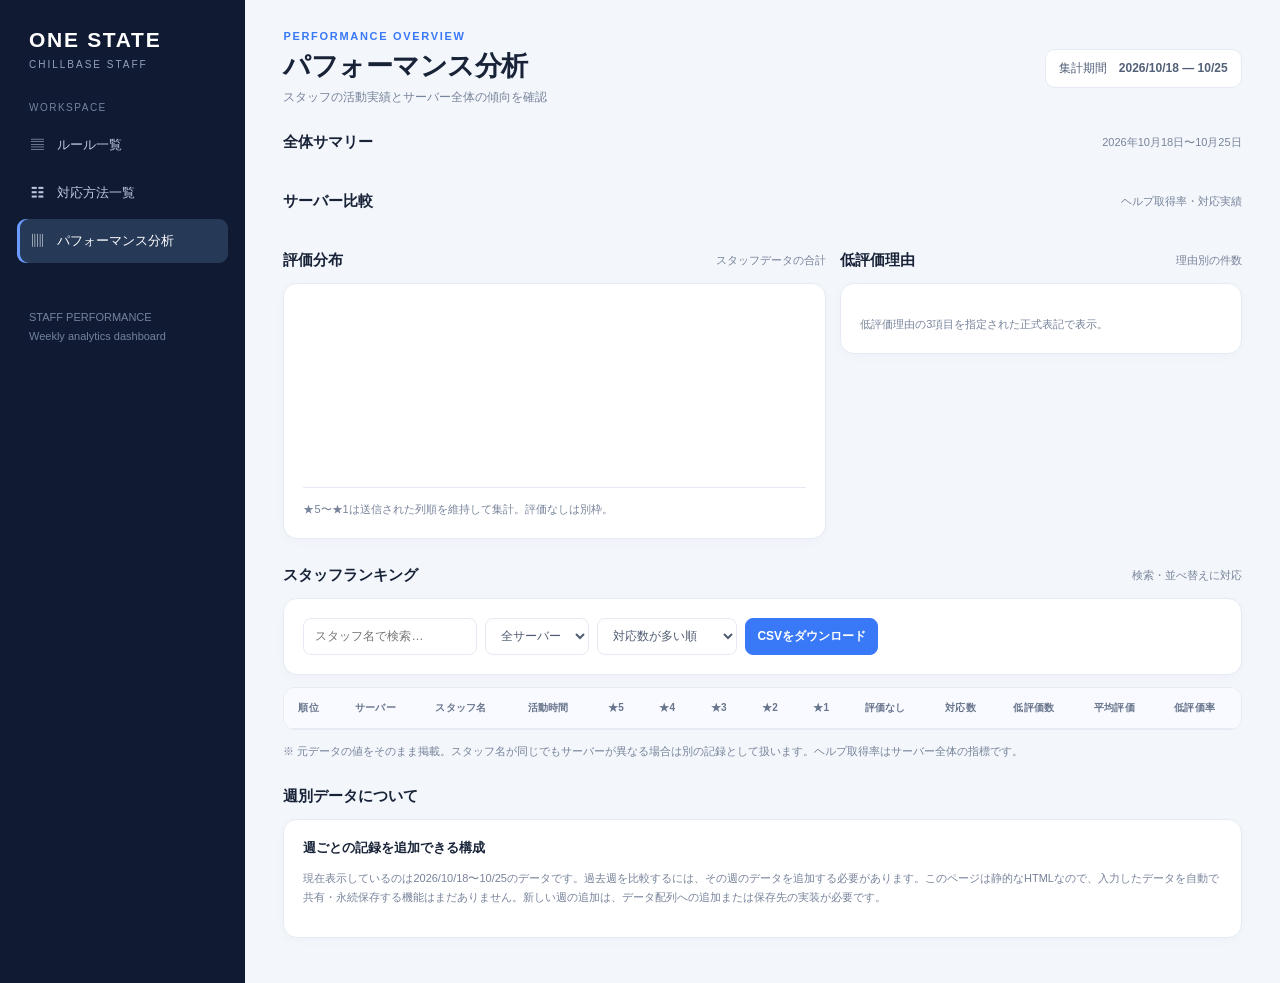
==== analytics.html @ 90811a50 "Update analytics.html" ====
<!DOCTYPE html>
<html lang="ja">
<head>
<meta charset="UTF-8">
<meta name="viewport" content="width=device-width, initial-scale=1">
<title>ONE STATE | パフォーマンス分析</title>
<style>
:root{--navy:#101b33;--navy2:#192845;--blue:#3978f6;--bg:#f3f6fb;--card:#fff;--text:#182338;--muted:#77839a;--line:#e6ebf3;--green:#17a673;--red:#e35c68;--amber:#e7a33e}
*{box-sizing:border-box}body{margin:0;font-family:Inter,-apple-system,BlinkMacSystemFont,"Segoe UI","Noto Sans JP",sans-serif;background:var(--bg);color:var(--text)}
.app{display:flex;min-height:100vh}.sidebar{width:245px;background:var(--navy);color:#fff;padding:28px 17px;flex-shrink:0}.brand{font-size:21px;font-weight:850;letter-spacing:1.7px;padding:0 12px}.subtitle{font-size:10px;letter-spacing:2px;color:#93a2bd;margin:7px 12px 32px}.navlabel{font-size:10px;letter-spacing:1.5px;color:#74839e;margin:25px 12px 10px}.nav{display:block;width:100%;text-align:left;border:0;background:transparent;color:#bdc8da;padding:13px 14px;border-radius:9px;margin:4px 0;font-size:13px;cursor:pointer}.nav:hover,.nav.active{background:#263957;color:#fff}.nav.active{box-shadow:inset 3px 0 #6c9bff}.sidebar-foot{font-size:11px;color:#73829c;margin:45px 12px 0;line-height:1.7}
.main{flex:1;min-width:0;padding:30px clamp(18px,3vw,42px) 45px}.topline{display:flex;justify-content:space-between;gap:16px;align-items:center;margin-bottom:25px}.eyebrow{font-size:11px;letter-spacing:1.7px;color:var(--blue);font-weight:750}.h1{font-size:27px;letter-spacing:-.5px;margin:6px 0 5px}.lead{font-size:12px;color:var(--muted)}.period{background:#fff;border:1px solid var(--line);border-radius:10px;padding:10px 13px;font-size:12px;color:#526078;white-space:nowrap}
.section-title{font-size:15px;font-weight:800;margin:27px 0 13px;display:flex;justify-content:space-between;align-items:center;gap:12px}.section-title small{font-size:11px;color:var(--muted);font-weight:500}.grid{display:grid;gap:14px}.kpis{grid-template-columns:repeat(4,minmax(0,1fr))}.card{background:var(--card);border:1px solid var(--line);border-radius:14px;padding:19px;box-shadow:0 3px 12px rgba(24,43,78,.025);min-width:0}.kpi-label{font-size:12px;color:var(--muted);display:flex;align-items:center;gap:7px}.dot{width:8px;height:8px;border-radius:50%;background:var(--blue)}.kpi-value{font-size:29px;font-weight:800;letter-spacing:-.8px;margin:13px 0 5px}.kpi-note{font-size:11px;color:var(--muted)}.twocol{grid-template-columns:1.15fr .85fr}.servercards{grid-template-columns:repeat(2,minmax(0,1fr))}.server-name{font-size:13px;font-weight:800}.server-rate{font-size:25px;font-weight:800;margin:12px 0 5px}.bar{height:8px;border-radius:20px;background:#edf1f7;overflow:hidden;margin:13px 0 8px}.bar>span{display:block;height:100%;border-radius:20px;background:var(--blue)}.smallmuted{font-size:11px;color:var(--muted)}.chart{display:flex;align-items:flex-end;gap:12px;height:185px;padding:18px 5px 0;border-bottom:1px solid var(--line)}.barcol{flex:1;min-width:0;display:flex;flex-direction:column;align-items:center;justify-content:flex-end;height:100%;gap:8px}.barvalue{font-size:10px;color:#64718a}.chartbar{width:min(36px,70%);min-height:3px;border-radius:6px 6px 0 0;background:linear-gradient(180deg,#6f9cff,#3978f6)}.barlabel{font-size:10px;color:var(--muted);white-space:nowrap}.tablewrap{overflow:auto;border:1px solid var(--line);border-radius:12px;background:#fff}table{border-collapse:collapse;width:100%;font-size:12px;white-space:nowrap}th{background:#f8faff;color:#68758c;font-size:10px;text-align:left;letter-spacing:.3px;padding:13px 14px;font-weight:750;border-bottom:1px solid var(--line)}td{padding:12px 14px;border-bottom:1px solid #eef1f6}tbody tr:last-child td{border-bottom:0}tbody tr:hover{background:#f8faff}.rank{display:inline-grid;place-items:center;width:23px;height:23px;border-radius:7px;background:#edf3ff;color:#3869d7;font-weight:800}.pill{display:inline-block;border-radius:20px;padding:4px 8px;font-size:10px;font-weight:700;background:#edf8f3;color:#12835c}.pill.warn{background:#fff0f0;color:#c54a58}.pill.mid{background:#fff6e8;color:#a66a13}.toolbar{display:flex;gap:8px;flex-wrap:wrap}.control,button.action{border:1px solid var(--line);background:#fff;border-radius:8px;padding:9px 11px;font-size:12px;color:#4f5c72}button.action{cursor:pointer;font-weight:700}.action.primary{background:var(--blue);color:#fff;border-color:var(--blue)}.reason-list{display:grid;gap:15px}.reason-row{display:grid;grid-template-columns:minmax(150px,1fr) 2fr 38px;gap:12px;align-items:center;font-size:12px}.reason-track{height:9px;background:#edf1f7;border-radius:20px;overflow:hidden}.reason-track span{display:block;height:100%;background:#e46b75;border-radius:20px}.note{font-size:11px;color:var(--muted);line-height:1.7;margin-top:12px}.empty{padding:25px;text-align:center;color:var(--muted)}.hidden{display:none!important}
@media(max-width:1050px){.kpis{grid-template-columns:repeat(2,minmax(0,1fr))}.twocol{grid-template-columns:1fr}.sidebar{width:210px}}
@media(max-width:700px){.app{display:block}.sidebar{width:100%;padding:18px 14px}.brand{font-size:18px}.subtitle{margin-bottom:14px}.sidebar nav{display:flex;gap:5px;overflow:auto}.navlabel,.sidebar-foot{display:none}.nav{white-space:nowrap;width:auto;flex:1;padding:10px 9px;font-size:11px}.main{padding:22px 13px}.topline{align-items:flex-start;flex-direction:column}.h1{font-size:23px}.kpis{gap:9px}.card{padding:14px}.kpi-value{font-size:24px}.servercards{grid-template-columns:1fr 1fr}.reason-row{grid-template-columns:1fr 1fr 30px;gap:7px}.reason-row span:first-child{font-size:10px}}
</style>
</head>
<body>
<div class="app">
<aside class="sidebar">
  <div class="brand">ONE STATE</div>
  <div class="subtitle">CHILLBASE STAFF</div>
  <div class="navlabel">WORKSPACE</div>
  <nav>
    <button class="nav" onclick="location.href='index.html'">▤　ルール一覧</button>
    <button class="nav" onclick="location.href='index.html'">☷　対応方法一覧</button>
    <button class="nav active" onclick="location.href='analytics.html'">▥　パフォーマンス分析</button>
  </nav>
  <div class="sidebar-foot">STAFF PERFORMANCE<br>Weekly analytics dashboard</div>
</aside>
<main class="main">
  <header class="topline">
    <div><div class="eyebrow">PERFORMANCE OVERVIEW</div><h1 class="h1">パフォーマンス分析</h1><div class="lead">スタッフの活動実績とサーバー全体の傾向を確認</div></div>
    <div class="period">集計期間　<strong>2026/10/18 — 10/25</strong></div>
  </header>
  <div class="section-title">全体サマリー <small>2026年10月18日〜10月25日</small></div>
  <section class="grid kpis" id="kpis"></section>
  <div class="section-title">サーバー比較 <small>ヘルプ取得率・対応実績</small></div>
  <section class="grid servercards" id="servers"></section>
  <section class="grid twocol">
    <div>
      <div class="section-title">評価分布 <small>スタッフデータの合計</small></div>
      <div class="card"><div id="ratingChart" class="chart"></div><div class="note">★5〜★1は送信された列順を維持して集計。評価なしは別枠。</div></div>
    </div>
    <div>
      <div class="section-title">低評価理由 <small>理由別の件数</small></div>
      <div class="card"><div id="reasons" class="reason-list"></div><div class="note">低評価理由の3項目を指定された正式表記で表示。</div></div>
    </div>
  </section>
  <div class="section-title">スタッフランキング <small>検索・並べ替えに対応</small></div>
  <div class="card" style="margin-bottom:12px">
    <div class="toolbar">
      <input class="control" id="search" placeholder="スタッフ名で検索…" aria-label="スタッフ名で検索">
      <select class="control" id="serverFilter" aria-label="サーバーで絞り込み"><option value="all">全サーバー</option><option>Lomita JP</option><option>Bell JP</option></select>
      <select class="control" id="sort" aria-label="並べ替え"><option value="count">対応数が多い順</option><option value="rating">平均評価が高い順</option><option value="low">低評価率が低い順</option><option value="hours">活動時間が長い順</option></select>
      <button class="action primary" id="csv">CSVをダウンロード</button>
    </div>
  </div>
  <div class="tablewrap"><table><thead><tr><th>順位</th><th>サーバー</th><th>スタッフ名</th><th>活動時間</th><th>★5</th><th>★4</th><th>★3</th><th>★2</th><th>★1</th><th>評価なし</th><th>対応数</th><th>低評価数</th><th>平均評価</th><th>低評価率</th></tr></thead><tbody id="staffRows"></tbody></table></div>
  <div class="note">※ 元データの値をそのまま掲載。スタッフ名が同じでもサーバーが異なる場合は別の記録として扱います。ヘルプ取得率はサーバー全体の指標です。</div>
  <div class="section-title">週別データについて</div>
  <div class="card">
    <div style="font-weight:750;font-size:13px">週ごとの記録を追加できる構成</div>
    <p class="note">現在表示しているのは2026/10/18〜10/25のデータです。過去週を比較するには、その週のデータを追加する必要があります。このページは静的なHTMLなので、入力したデータを自動で共有・永続保存する機能はまだありません。新しい週の追加は、データ配列への追加または保存先の実装が必要です。</p>
  </div>
</main>
</div>
<script>
const currentWeek = {
  start:"2026-10-18", end:"2026-10-24",
  helpRates:{"Lomita JP":87.63,"Bell JP":76.12},
  staff:[
    {server:"Lomita JP",name:"Tryout Mint",hours:26.6,ratings:[122,1,1,0,15],none:7,reasons:[8,7,1],count:146,low:16,avg:4.55,lowRate:11.00},
    {server:"Lomita JP",name:"Helper Chappy",hours:13.6,ratings:[66,0,0,2,7],none:10,reasons:[5,4,0],count:85,low:9,avg:4.55,lowRate:10.60},
    {server:"Lomita JP",name:"Helper Raku",hours:18.3,ratings:[63,0,0,0,11],none:7,reasons:[1,10,0],count:81,low:11,avg:4.41,lowRate:13.60},
    {server:"Lomita JP",name:"Helper Marybalk",hours:30.5,ratings:[36,0,1,1,10],none:5,reasons:[6,5,1],count:53,low:12,avg:4.06,lowRate:22.60},
    {server:"Lomita JP",name:"Helper Nest",hours:9.5,ratings:[38,0,0,0,4],none:8,reasons:[1,2,1],count:50,low:4,avg:4.62,lowRate:8.00},
    {server:"Lomita JP",name:"Tryout Ganesha",hours:13.2,ratings:[30,0,1,0,5],none:6,reasons:[2,3,1],count:42,low:6,avg:4.39,lowRate:14.30},
    {server:"Lomita JP",name:"Tryout Jinbe",hours:9.2,ratings:[26,0,0,0,3],none:5,reasons:[1,1,1],count:34,low:3,avg:4.59,lowRate:8.80},
    {server:"Lomita JP",name:"Tryout Random",hours:11.3,ratings:[25,1,0,0,2],none:4,reasons:[0,2,0],count:32,low:2,avg:4.68,lowRate:6.30},
    {server:"Lomita JP",name:"Helper Falcon",hours:12.8,ratings:[21,0,1,0,4],none:1,reasons:[1,3,1],count:27,low:5,avg:4.31,lowRate:18.50},
    {server:"Lomita JP",name:"Helper Division",hours:7.4,ratings:[21,0,0,0,3],none:1,reasons:[0,3,0],count:25,low:3,avg:4.50,lowRate:12.00},
    {server:"Lomita JP",name:"Moderator Lem",hours:9.1,ratings:[12,0,0,0,3],none:4,reasons:[1,2,0],count:19,low:3,avg:4.20,lowRate:15.80},
    {server:"Lomita JP",name:"Moderator Milk",hours:4.0,ratings:[6,0,0,0,1],none:2,reasons:[0,0,0],count:9,low:1,avg:4.43,lowRate:11.10},
    {server:"Lomita JP",name:"Responsible Ram",hours:2.2,ratings:[7,0,0,0,1],none:0,reasons:[1,0,1],count:8,low:1,avg:4.50,lowRate:12.50},
    {server:"Lomita JP",name:"Moderator Knight",hours:15.4,ratings:[5,0,0,0,1],none:0,reasons:[0,1,0],count:6,low:1,avg:4.33,lowRate:16.70},
    {server:"Lomita JP",name:"Moderator Neko",hours:11.3,ratings:[2,0,0,1,2],none:2,reasons:[1,1,0],count:6,low:2,avg:3.00,lowRate:33.30},
    {server:"Lomita JP",name:"Moderator Skully",hours:6.9,ratings:[2,0,0,0,0],none:0,reasons:[0,0,0],count:2,low:0,avg:5.00,lowRate:0.00},
    {server:"Lomita JP",name:"Responsible Nem",hours:3.6,ratings:[1,0,0,0,0],none:0,reasons:[0,0,0],count:1,low:0,avg:5.00,lowRate:0.00},
    {server:"Bell JP",name:"Helper Mutuu",hours:37.0,ratings:[32,0,1,0,3],none:4,reasons:[2,2,0],count:40,low:4,avg:4.61,lowRate:10.00},
    {server:"Bell JP",name:"Moderator China",hours:17.2,ratings:[28,0,0,0,0],none:2,reasons:[0,1,0],count:31,low:1,avg:4.93,lowRate:3.20},
    {server:"Bell JP",name:"Helper Koppu",hours:13.1,ratings:[19,0,0,0,1],none:0,reasons:[0,0,0],count:20,low:1,avg:4.80,lowRate:5.00},
    {server:"Bell JP",name:"Helper Clean",hours:9.1,ratings:[14,0,0,1,3],none:2,reasons:[1,1,1],count:19,low:3,avg:4.29,lowRate:15.80},
    {server:"Bell JP",name:"Moderator Mike",hours:12.6,ratings:[12,0,1,1,3],none:2,reasons:[3,2,0],count:19,low:5,avg:4.00,lowRate:26.30},
    {server:"Bell JP",name:"Moderator Luxiel",hours:14.4,ratings:[12,0,0,0,1],none:4,reasons:[1,0,0],count:17,low:1,avg:4.69,lowRate:5.90},
    {server:"Bell JP",name:"Administrator Mash",hours:7.6,ratings:[7,0,0,0,4],none:1,reasons:[0,4,0],count:12,low:4,avg:3.55,lowRate:33.30},
    {server:"Bell JP",name:"Tryout Star",hours:4.7,ratings:[8,0,0,0,0],none:1,reasons:[0,0,0],count:9,low:0,avg:5.00,lowRate:0.00},
    {server:"Bell JP",name:"Responsible Ram",hours:5.3,ratings:[1,0,0,0,0],none:0,reasons:[0,0,1],count:1,low:0,avg:5.00,lowRate:0.00}
  ]
};

const previousWeek = {
  start: "2026-10-11",
  end: "2026-10-17",
  helpRates: {"Lomita JP":87.71,"Bell JP":75.56},
  staff: [
    // Lomita JP
    {server:"Lomita JP",name:"Helper Chappy",hours:16.5,ratings:[78,0,0,1,2],none:13,reasons:[2,1,0],count:94,low:3,avg:4.86,lowRate:3.19},
    {server:"Lomita JP",name:"Helper Division",hours:1.4,ratings:[1,0,1,0,0],none:1,reasons:[0,1,0],count:3,low:1,avg:4.00,lowRate:33.33},
    {server:"Lomita JP",name:"Helper Falcon",hours:15.1,ratings:[4,0,0,0,2],none:0,reasons:[1,1,0],count:6,low:2,avg:3.67,lowRate:33.33},
    {server:"Lomita JP",name:"Helper Marybalk",hours:24.2,ratings:[30,0,0,1,11],none:6,reasons:[4,6,2],count:48,low:12,avg:3.88,lowRate:25.00},
    {server:"Lomita JP",name:"Helper Nest",hours:21.7,ratings:[53,0,1,0,3],none:9,reasons:[3,1,0],count:66,low:4,avg:4.75,lowRate:6.06},
    {server:"Lomita JP",name:"Helper Raku",hours:22.6,ratings:[59,0,0,1,6],none:8,reasons:[3,3,1],count:74,low:7,avg:4.59,lowRate:9.46},
    {server:"Lomita JP",name:"Moderator Knight",hours:23.7,ratings:[19,0,0,0,1],none:3,reasons:[1,0,0],count:23,low:1,avg:4.80,lowRate:4.35},
    {server:"Lomita JP",name:"Moderator Lem",hours:9.9,ratings:[6,0,1,0,1],none:1,reasons:[2,0,0],count:9,low:2,avg:4.25,lowRate:22.22},
    {server:"Lomita JP",name:"Moderator Neko",hours:12.2,ratings:[15,0,0,0,2],none:2,reasons:[2,0,0],count:19,low:2,avg:4.53,lowRate:10.53},
    {server:"Lomita JP",name:"Moderator Skully",hours:5.9,ratings:[6,0,1,0,0],none:0,reasons:[1,0,0],count:7,low:1,avg:4.71,lowRate:14.29},
    {server:"Lomita JP",name:"Tryout Ganesha",hours:14.2,ratings:[28,0,0,0,2],none:4,reasons:[0,2,0],count:34,low:2,avg:4.73,lowRate:5.88},
    {server:"Lomita JP",name:"Tryout Jinbe",hours:10.4,ratings:[17,0,1,0,4],none:3,reasons:[2,3,0],count:25,low:5,avg:4.18,lowRate:20.00},
    {server:"Lomita JP",name:"Tryout Mint",hours:42.6,ratings:[165,1,2,1,22],none:15,reasons:[13,11,1],count:206,low:25,avg:4.50,lowRate:12.14},
    {server:"Lomita JP",name:"Tryout Random",hours:14.3,ratings:[20,0,0,1,2],none:2,reasons:[2,1,0],count:25,low:3,avg:4.52,lowRate:12.00},

    // Bell JP
    {server:"Bell JP",name:"Administrator Kuu",hours:1.3,ratings:[3,0,0,0,0],none:1,reasons:[0,0,0],count:4,low:0,avg:5.00,lowRate:0.00},
    {server:"Bell JP",name:"Administrator Mash",hours:27.0,ratings:[32,0,0,0,11],none:3,reasons:[0,11,1],count:47,low:12,avg:3.93,lowRate:25.53},
    {server:"Bell JP",name:"Helper Clean",hours:15.1,ratings:[17,0,1,0,3],none:2,reasons:[1,3,0],count:23,low:4,avg:4.33,lowRate:17.39},
    {server:"Bell JP",name:"Helper Koppu",hours:20.4,ratings:[16,0,0,0,0],none:1,reasons:[0,0,0],count:17,low:0,avg:5.00,lowRate:0.00},
    {server:"Bell JP",name:"Helper Mutuu",hours:37.4,ratings:[33,0,0,0,9],none:6,reasons:[5,1,3],count:48,low:9,avg:4.14,lowRate:18.75},
    {server:"Bell JP",name:"Moderator China",hours:28.1,ratings:[31,0,1,0,4],none:4,reasons:[1,4,0],count:40,low:5,avg:4.50,lowRate:12.50},
    {server:"Bell JP",name:"Moderator Luxiel",hours:24.1,ratings:[22,0,0,0,0],none:3,reasons:[0,0,0],count:25,low:0,avg:5.00,lowRate:0.00},
    {server:"Bell JP",name:"Moderator Mike",hours:16.8,ratings:[16,0,0,0,0],none:3,reasons:[0,0,0],count:19,low:0,avg:5.00,lowRate:0.00},
    {server:"Bell JP",name:"Responsible Ram",hours:18.5,ratings:[10,0,0,0,0],none:1,reasons:[0,0,0],count:11,low:0,avg:5.00,lowRate:0.00},
    {server:"Bell JP",name:"Tryout Jonathan",hours:3.4,ratings:[1,0,0,0,0],none:0,reasons:[0,0,0],count:1,low:0,avg:5.00,lowRate:0.00}
  ]
};


const weeklyData = [previousWeek, currentWeek];

const weekOct04 = {
  start: "2026-10-04",
  end: "2026-10-10",
  helpRates: {
    "Lomita JP": 84.89,
    "Bell JP": 83.17
  },
  staff: [
    {server:"Lomita JP",name:"Helper Chappy",hours:23.4,ratings:[110,0,2,0,14],none:13,reasons:[10,5,1],count:139,low:16,avg:4.52,lowRate:11.51},
    {server:"Lomita JP",name:"Helper Division",hours:9.9,ratings:[19,0,0,0,5],none:7,reasons:[3,2,0],count:31,low:5,avg:4.17,lowRate:16.13},
    {server:"Lomita JP",name:"Helper Falcon",hours:11.1,ratings:[32,0,0,0,8],none:2,reasons:[1,6,1],count:42,low:8,avg:4.20,lowRate:19.05},
    {server:"Lomita JP",name:"Helper Marybalk",hours:23.9,ratings:[39,0,1,0,25],none:3,reasons:[16,9,1],count:68,low:26,avg:3.43,lowRate:38.24},
    {server:"Lomita JP",name:"Helper Nest",hours:17.1,ratings:[57,0,0,0,7],none:8,reasons:[2,4,1],count:72,low:7,avg:4.56,lowRate:9.72},
    {server:"Lomita JP",name:"Helper Raku",hours:21.2,ratings:[57,3,4,1,7],none:10,reasons:[2,8,2],count:82,low:12,avg:4.42,lowRate:14.63},
    {server:"Lomita JP",name:"Moderator Knight",hours:24.1,ratings:[34,0,0,0,3],none:3,reasons:[0,2,1],count:40,low:3,avg:4.68,lowRate:7.50},
    {server:"Lomita JP",name:"Moderator Lem",hours:6.7,ratings:[20,0,0,0,1],none:5,reasons:[0,1,0],count:26,low:1,avg:4.81,lowRate:3.85},
    {server:"Lomita JP",name:"Moderator Mei",hours:15.1,ratings:[10,0,0,0,0],none:3,reasons:[0,0,0],count:13,low:0,avg:5.00,lowRate:0.00},
    {server:"Lomita JP",name:"Moderator Neko",hours:13.7,ratings:[12,0,0,0,2],none:1,reasons:[1,1,0],count:15,low:2,avg:4.43,lowRate:13.33},
    {server:"Lomita JP",name:"Moderator Skully",hours:10.9,ratings:[2,1,0,0,0],none:1,reasons:[0,0,0],count:4,low:0,avg:4.67,lowRate:0.00},
    {server:"Lomita JP",name:"Responsible Nem",hours:15.3,ratings:[6,0,0,0,0],none:0,reasons:[0,0,0],count:6,low:0,avg:5.00,lowRate:0.00},
    {server:"Lomita JP",name:"Responsible Ram",hours:0.5,ratings:[0,0,0,0,0],none:1,reasons:[0,0,0],count:1,low:0,avg:0,lowRate:0.00},
    {server:"Lomita JP",name:"Tryout Ganesha",hours:11.1,ratings:[38,0,0,1,8],none:6,reasons:[6,3,0],count:53,low:9,avg:4.26,lowRate:16.98},
    {server:"Lomita JP",name:"Tryout Jinbe",hours:8.2,ratings:[18,0,0,0,4],none:3,reasons:[1,3,0],count:25,low:4,avg:4.27,lowRate:16.00},
    {server:"Lomita JP",name:"Tryout Mint",hours:12.7,ratings:[42,1,0,0,5],none:3,reasons:[2,2,1],count:51,low:5,avg:4.56,lowRate:9.80},
    {server:"Lomita JP",name:"Tryout Random",hours:8.2,ratings:[8,1,0,0,2],none:1,reasons:[1,0,1],count:12,low:2,avg:4.18,lowRate:16.67},
    {server:"Bell JP",name:"Administrator Kuu",hours:0.1,ratings:[1,0,0,0,0],none:0,reasons:[0,0,0],count:1,low:0,avg:5.00,lowRate:0.00},
    {server:"Bell JP",name:"Administrator Mash",hours:27.6,ratings:[52,0,1,0,42],none:0,reasons:[31,5,7],count:95,low:43,avg:3.21,lowRate:45.26},
    {server:"Bell JP",name:"Helper China",hours:25.6,ratings:[40,0,0,1,6],none:15,reasons:[3,4,0],count:62,low:7,avg:4.43,lowRate:11.29},
    {server:"Bell JP",name:"Helper Clean",hours:15.4,ratings:[34,1,1,0,3],none:1,reasons:[1,1,2],count:40,low:4,avg:4.62,lowRate:10.00},
    {server:"Bell JP",name:"Helper Engine",hours:4.0,ratings:[7,0,0,0,2],none:2,reasons:[1,1,0],count:11,low:2,avg:4.11,lowRate:18.18},
    {server:"Bell JP",name:"Helper Koppu",hours:19.8,ratings:[18,0,0,0,3],none:7,reasons:[0,3,0],count:28,low:3,avg:4.43,lowRate:10.71},
    {server:"Bell JP",name:"Helper Macaron",hours:4.1,ratings:[5,0,0,0,0],none:0,reasons:[0,0,0],count:5,low:0,avg:5.00,lowRate:0.00},
    {server:"Bell JP",name:"Helper Mutuu",hours:17.1,ratings:[12,0,0,0,1],none:1,reasons:[0,1,0],count:14,low:1,avg:4.69,lowRate:7.14},
    {server:"Bell JP",name:"Moderator Luxiel",hours:26.8,ratings:[37,0,0,0,3],none:8,reasons:[2,1,0],count:48,low:3,avg:4.70,lowRate:6.25},
    {server:"Bell JP",name:"Moderator Mike",hours:13.7,ratings:[22,0,0,0,0],none:1,reasons:[0,0,0],count:23,low:0,avg:5.00,lowRate:0.00},
    {server:"Bell JP",name:"Responsible Ram",hours:14.2,ratings:[13,0,1,0,1],none:1,reasons:[0,2,0],count:16,low:2,avg:4.60,lowRate:12.50}
  ]
};

const weeklyData = [weekOct04, previousWeek, currentWeek];


const params = new URLSearchParams(window.location.search);
const selectedMode = params.get("week") || "current";


const params = new URLSearchParams(window.location.search);
const selectedMode = params.get("week") || "current";

const weekOptions = [
  { value: "oct04", label: "10/4〜10", data: weekOct04 },
  { value: "previous", label: "10/11〜10/18", data: previousWeek },
  { value: "current", label: "10/18〜10/25", data: currentWeek }
];

const selectedWeek =
  weekOptions.find(w => w.value === selectedMode)?.data || currentWeek;

const selectedWeeks =
  selectedMode === "all"
    ? weeklyData
    : [selectedWeek];

document.getElementById("kpis").insertAdjacentHTML(
  "beforebegin",
  `<div style="margin-bottom:16px">
    <label for="weekSelect">集計期間：</label>
    <select id="weekSelect">
      <option value="oct04">10/4〜10</option>
      <option value="previous">10/11〜10/18</option>
      <option value="current">10/18〜10/25</option>
      <option value="all">全期間（3週間）</option>
    </select>
  </div>`
);

document.getElementById("weekSelect").value =
  ["oct04", "previous", "current", "all"].includes(selectedMode)
    ? selectedMode
    : "current";

document.getElementById("weekSelect").addEventListener("change", e => {
  const url = new URL(window.location.href);

  if (e.target.value === "current") {
    url.searchParams.delete("week");
  } else {
    url.searchParams.set("week", e.target.value);
  }

  window.location.href = url.href;
});


document.getElementById("weekSelect").value =
  ["current", "previous", "all"].includes(selectedMode)
    ? selectedMode
    : "current";

document.getElementById("weekSelect").addEventListener("change", e => {
  const url = new URL(window.location.href);

  if (e.target.value === "current") {
    url.searchParams.delete("week");
  } else {
    url.searchParams.set("week", e.target.value);
  }

  window.location.href = url.href;
});

const reasonNames = [
  "対応態度が悪かった",
  "問題が解決されなかった",
  "十分な回答が得られなかった"
];

const fmt = (n, d = 0) =>
  Number(n).toLocaleString("ja-JP", {
    minimumFractionDigits: d,
    maximumFractionDigits: d
  });


const all = selectedMode === "all"
  ? (() => {
      const staffMap = new Map();

      selectedWeeks.forEach(week => {
        week.staff.forEach(x => {
          const key = `${x.server}|${x.name}`;

          if (!staffMap.has(key)) {
            staffMap.set(key, {
              ...x,
              weekStart: previousWeek.start,
              weekEnd: currentWeek.end,
              hours: 0,
              ratings: [0, 0, 0, 0, 0],
              none: 0,
              count: 0,
              low: 0,
              reasons: [0, 0, 0]
            });
          }

          const total = staffMap.get(key);

          total.hours += x.hours;
          total.none += x.none;
          total.count += x.count;
          total.low += x.low;

          x.ratings.forEach((v, i) => {
            total.ratings[i] += v;
          });

          x.reasons.forEach((v, i) => {
            total.reasons[i] += v;
          });
        });
      });

      return [...staffMap.values()].map(x => {
        const ratingTotal = x.ratings.reduce(
          (sum, v, i) => sum + v * (5 - i), 0
        );

        return {
          ...x,
          avg: x.count ? ratingTotal / x.count : 0,
          lowRate: x.count ? x.low / x.count * 100 : 0
        };
      });
    })()
  : selectedWeek.staff.map(x => ({
      ...x,
      weekStart: selectedWeek.start,
      weekEnd: selectedWeek.end
    }));


const totalCount=all.reduce((s,x)=>s+x.count,0);
const totalLow=all.reduce((s,x)=>s+x.low,0);
const totalHours=all.reduce((s,x)=>s+x.hours,0);
const ratings=[0,1,2,3,4].map(i=>all.reduce((s,x)=>s+x.ratings[i],0));
const noRating=all.reduce((s,x)=>s+x.none,0);
const avg=all.reduce((s,x)=>s+x.avg*x.count,0)/totalCount;
const kpiData=[
 ["総対応数",fmt(totalCount),"スタッフデータの合計","●"],
 ["平均評価",fmt(avg,2)+" / 5","対応数で加重した参考値","★"],
 ["低評価数",fmt(totalLow),"スタッフ別低評価数の合計","!"],
 ["活動時間",fmt(totalHours,1)+" h","スタッフ活動時間の合計","◷"]
];
document.getElementById("kpis").innerHTML=kpiData.map((k,i)=>`<div class="card"><div class="kpi-label"><span class="dot" style="background:${["#3978f6","#17a673","#e35c68","#e7a33e"][i]}"></span>${k[0]}</div><div class="kpi-value">${k[1]}</div><div class="kpi-note">${k[2]}</div></div>`).join("");
document.getElementById("servers").innerHTML=Object.entries(selectedWeek.helpRates).map(([name,rate])=>{let rows=all.filter(x=>x.server===name),count=rows.reduce((s,x)=>s+x.count,0),low=rows.reduce((s,x)=>s+x.low,0);return `<div class="card"><div class="server-name">${name}</div><div class="smallmuted">ヘルプ取得率</div><div class="server-rate">${fmt(rate,2)}%</div><div class="bar"><span style="width:${rate}%"></span></div><div class="smallmuted">対応数 ${fmt(count)}件　/　低評価 ${fmt(low)}件</div></div>`}).join("");
const ratingLabels=["★5","★4","★3","★2","★1","評価なし"],ratingVals=[...ratings,noRating],maxRating=Math.max(...ratingVals);
document.getElementById("ratingChart").innerHTML=ratingVals.map((v,i)=>`<div class="barcol"><div class="barvalue">${fmt(v)}</div><div class="chartbar" style="height:${Math.max(3,v/maxRating*125)}px;${i===4?"background:linear-gradient(180deg,#f18b92,#e35c68)":i===5?"background:#aab4c5":""}"></div><div class="barlabel">${ratingLabels[i]}</div></div>`).join("");
const reasonTotals=[0,1,2].map(i=>all.reduce((s,x)=>s+(x.reasons[i]||0),0));
const reasonMax=Math.max(1,...reasonTotals);
document.getElementById("reasons").innerHTML=reasonNames.map((n,i)=>`<div class="reason-row"><span>${n}</span><div class="reason-track"><span style="width:${reasonTotals[i]/reasonMax*100}%"></span></div><strong>${fmt(reasonTotals[i])}</strong></div>`).join("");
function renderTable(){
 let list=all.filter(x=>(document.getElementById("serverFilter").value==="all"||x.server===document.getElementById("serverFilter").value)&&x.name.toLowerCase().includes(document.getElementById("search").value.trim().toLowerCase()));
 const sort=document.getElementById("sort").value;
 list.sort((a,b)=>sort==="rating"?b.avg-a.avg:sort==="low"?a.lowRate-b.lowRate:sort==="hours"?b.hours-a.hours:b.count-a.count);
 document.getElementById("staffRows").innerHTML=list.map((x,i)=>`<tr><td><span class="rank">${i+1}</span></td><td>${x.server}</td><td>
  <strong>${x.name}</strong>
  <div class="smallmuted">${selectedMode === "all" ? "全週合計" : `${x.weekStart} ～ ${x.weekEnd}`}</div>
</td><td>${fmt(x.hours,1)} h</td>${x.ratings.map(v=>`<td>${fmt(v)}</td>`).join("")}<td>${fmt(x.none)}</td><td>${fmt(x.count)}</td><td>${fmt(x.low)}</td><td><strong>${fmt(x.avg,2)}</strong></td><td><span class="pill ${x.lowRate>=20?"warn":x.lowRate>=12?"mid":""}">${fmt(x.lowRate,2)}%</span></td></tr>`).join("")||'<tr><td colspan="14" class="empty">該当するスタッフはいません</td></tr>';
}
["search","serverFilter","sort"].forEach(id=>document.getElementById(id).addEventListener(id==="search"?"input":"change",renderTable));
document.getElementById("csv").addEventListener("click",()=>{
 const headers=["集計開始日","集計終了日","サーバー","管理者名","活動時間","5★","4★","3★","2★","1★","評価なし","対応数","低評価数","平均評価","低評価率","対応態度が悪かった","問題が解決されなかった","十分な回答が得られなかった"];
const rows = all.map(x => [
  x.weekStart,
  x.weekEnd,
  x.server,
  x.name,
  x.hours,
  ...x.ratings,
  x.none,
  x.count,
  x.low,
  x.avg,
  x.lowRate,
  ...x.reasons
]);
 const csv=[headers,...rows].map(row=>row.map(v=>`"${String(v??"").replace(/"/g,'""')}"`).join(",")).join("\r\n");
 const blob=new Blob(["\uFEFF"+csv],{type:"text/csv;charset=utf-8;"});
 const a=document.createElement("a");a.href=URL.createObjectURL(blob);a.download =
  `one-state-performance-${selectedMode === "all"
    ? previousWeek.start + "_" + currentWeek.end
    : selectedWeek.start + "_" + selectedWeek.end}.csv`;a.click();URL.revokeObjectURL(a.href);
});
renderTable();
</script>
</body>
</html>
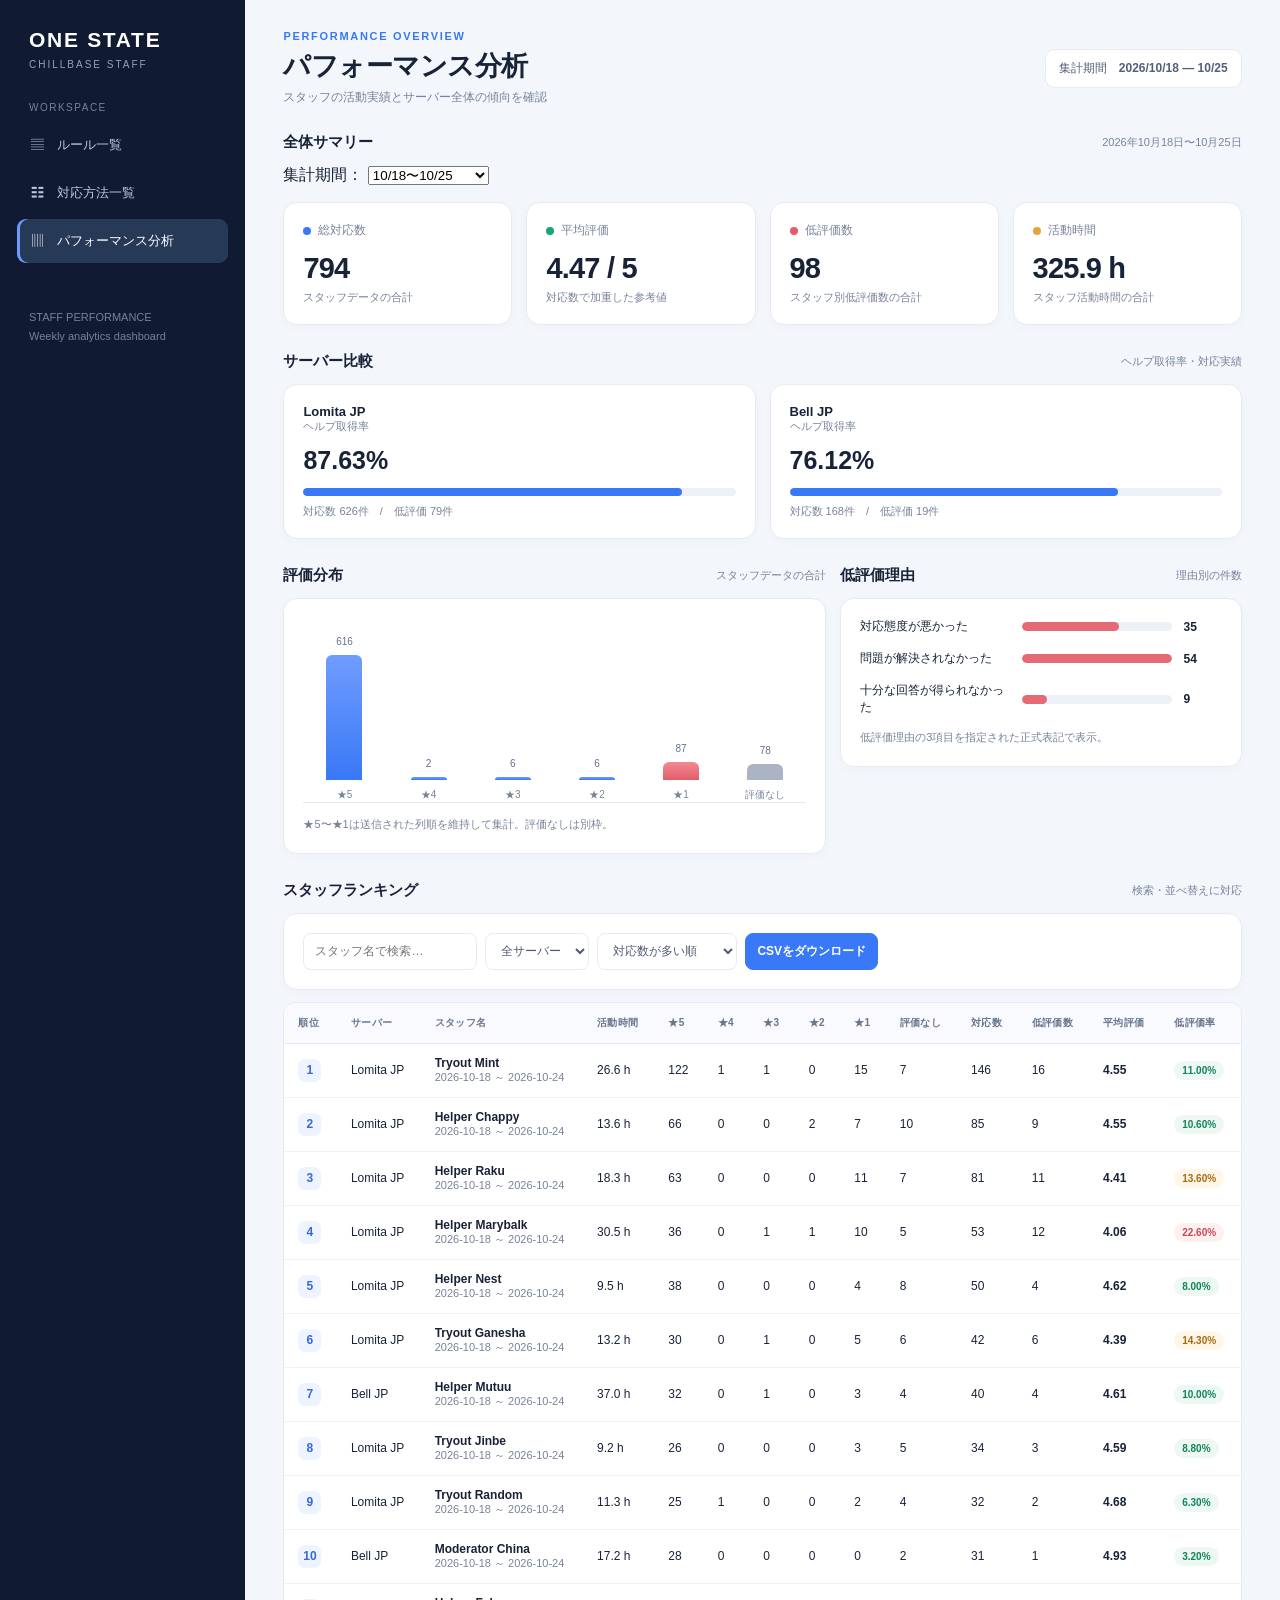
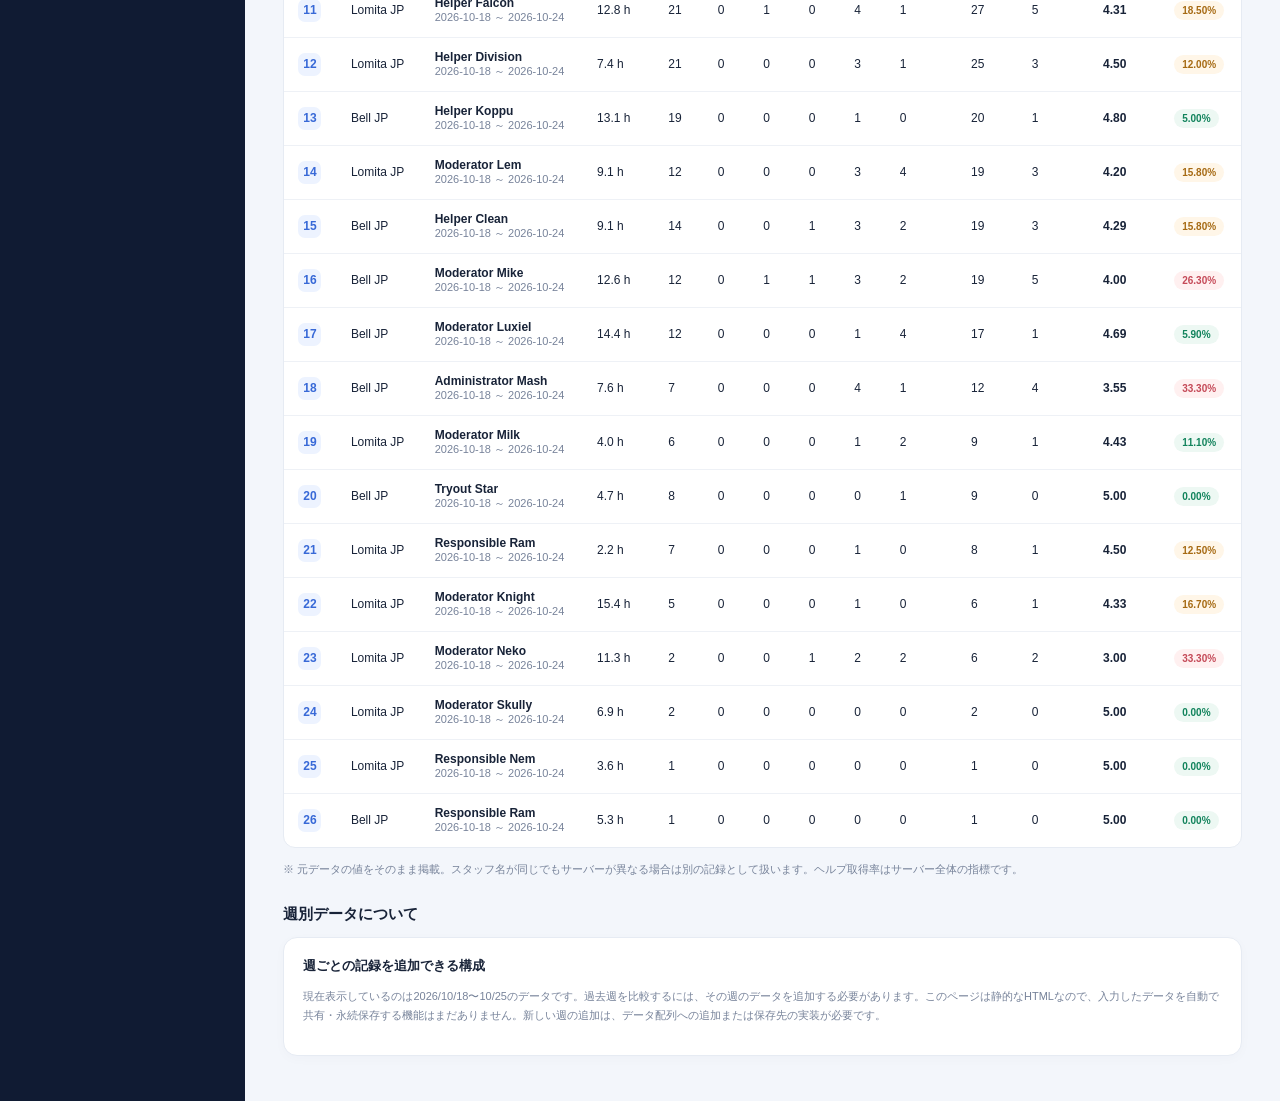
==== commit afa6eea2: "Update analytics.html" ====
--- a/analytics.html
+++ b/analytics.html
@@ -134,8 +134,6 @@
 };
 
 
-const weeklyData = [previousWeek, currentWeek];
-
 const weekOct04 = {
   start: "2026-10-04",
   end: "2026-10-10",
@@ -177,11 +175,6 @@
 
 const weeklyData = [weekOct04, previousWeek, currentWeek];
 
-
-const params = new URLSearchParams(window.location.search);
-const selectedMode = params.get("week") || "current";
-
-
 const params = new URLSearchParams(window.location.search);
 const selectedMode = params.get("week") || "current";
 
@@ -271,7 +264,7 @@
           if (!staffMap.has(key)) {
             staffMap.set(key, {
               ...x,
-              weekStart: previousWeek.start,
+              weekStart: weekOct04.start,
               weekEnd: currentWeek.end,
               hours: 0,
               ratings: [0, 0, 0, 0, 0],
@@ -282,6 +275,7 @@
             });
           }
 
+
           const total = staffMap.get(key);
 
           total.hours += x.hours;
@@ -306,7 +300,9 @@
 
         return {
           ...x,
-          avg: x.count ? ratingTotal / x.count : 0,
+          avg: x.ratings.reduce((sum, v) => sum + v, 0)
+  ? ratingTotal / x.ratings.reduce((sum, v) => sum + v, 0)
+  : 0,
           lowRate: x.count ? x.low / x.count * 100 : 0
         };
       });
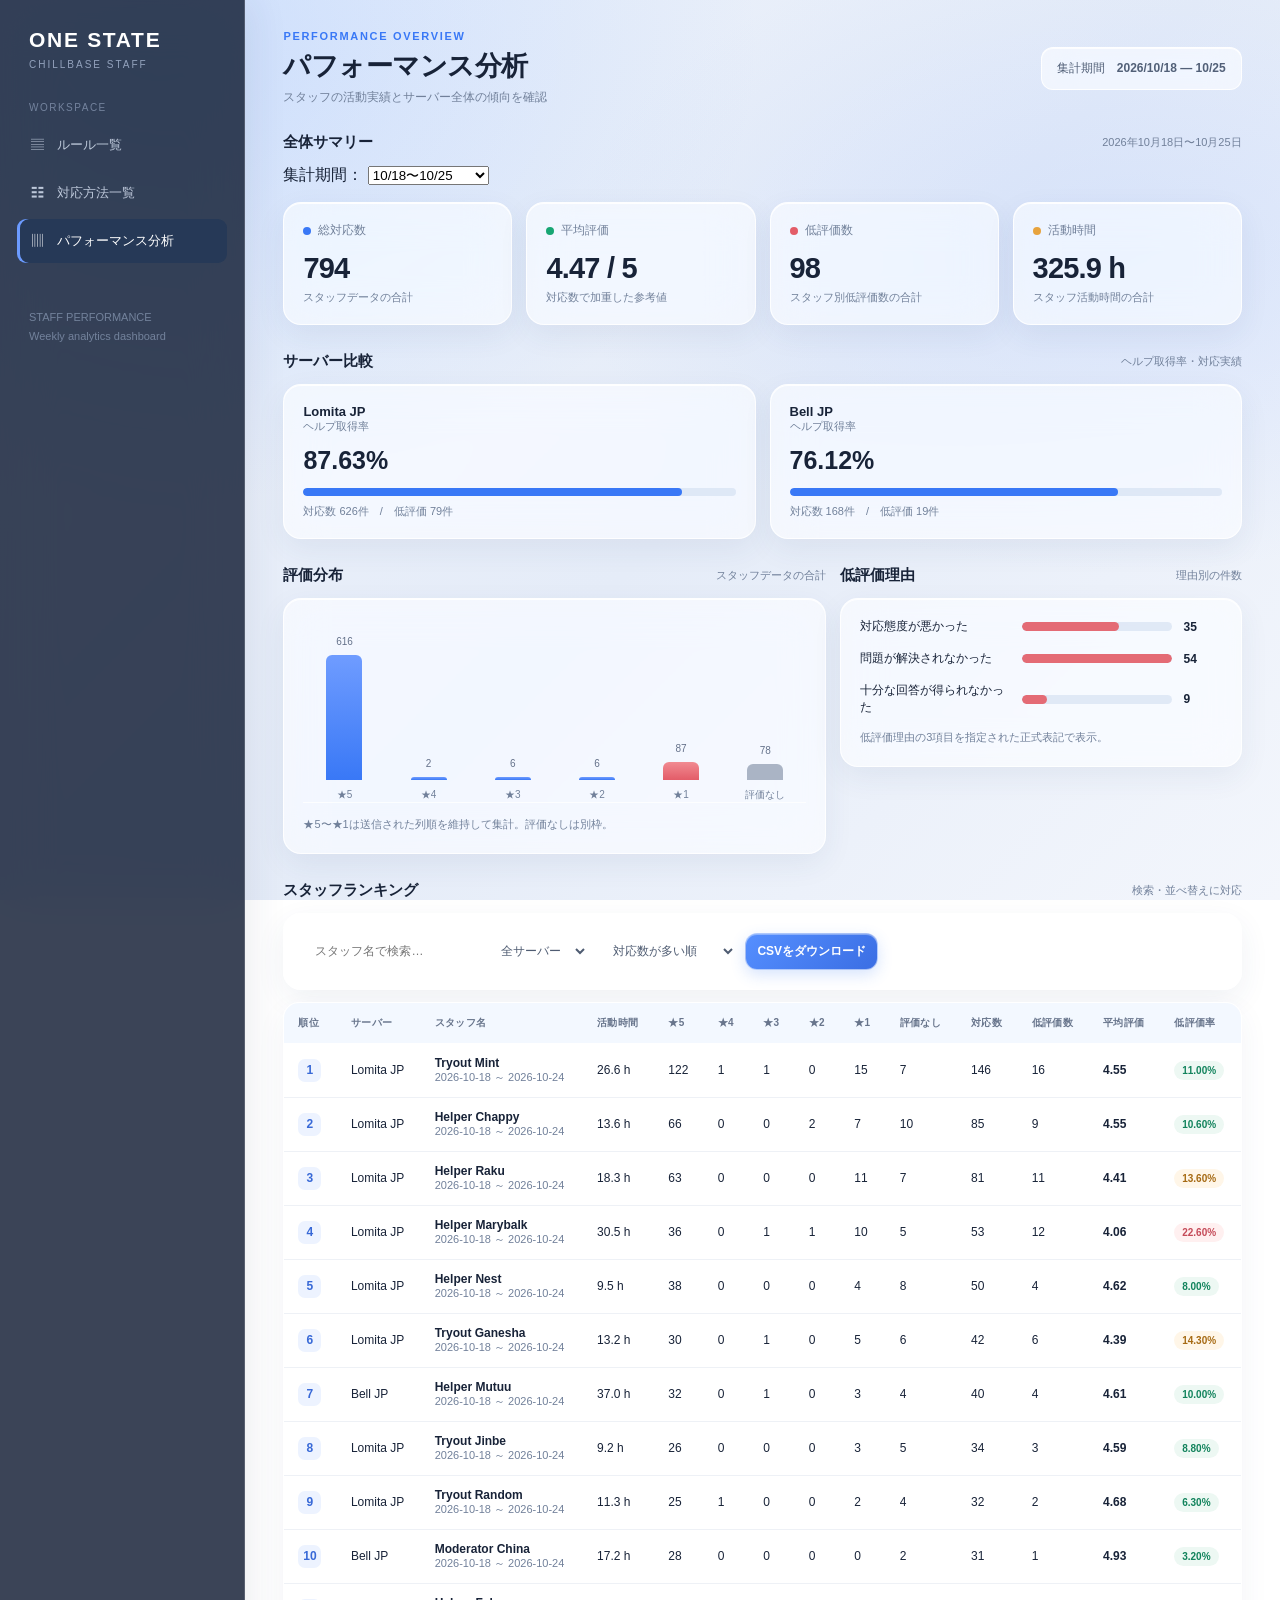
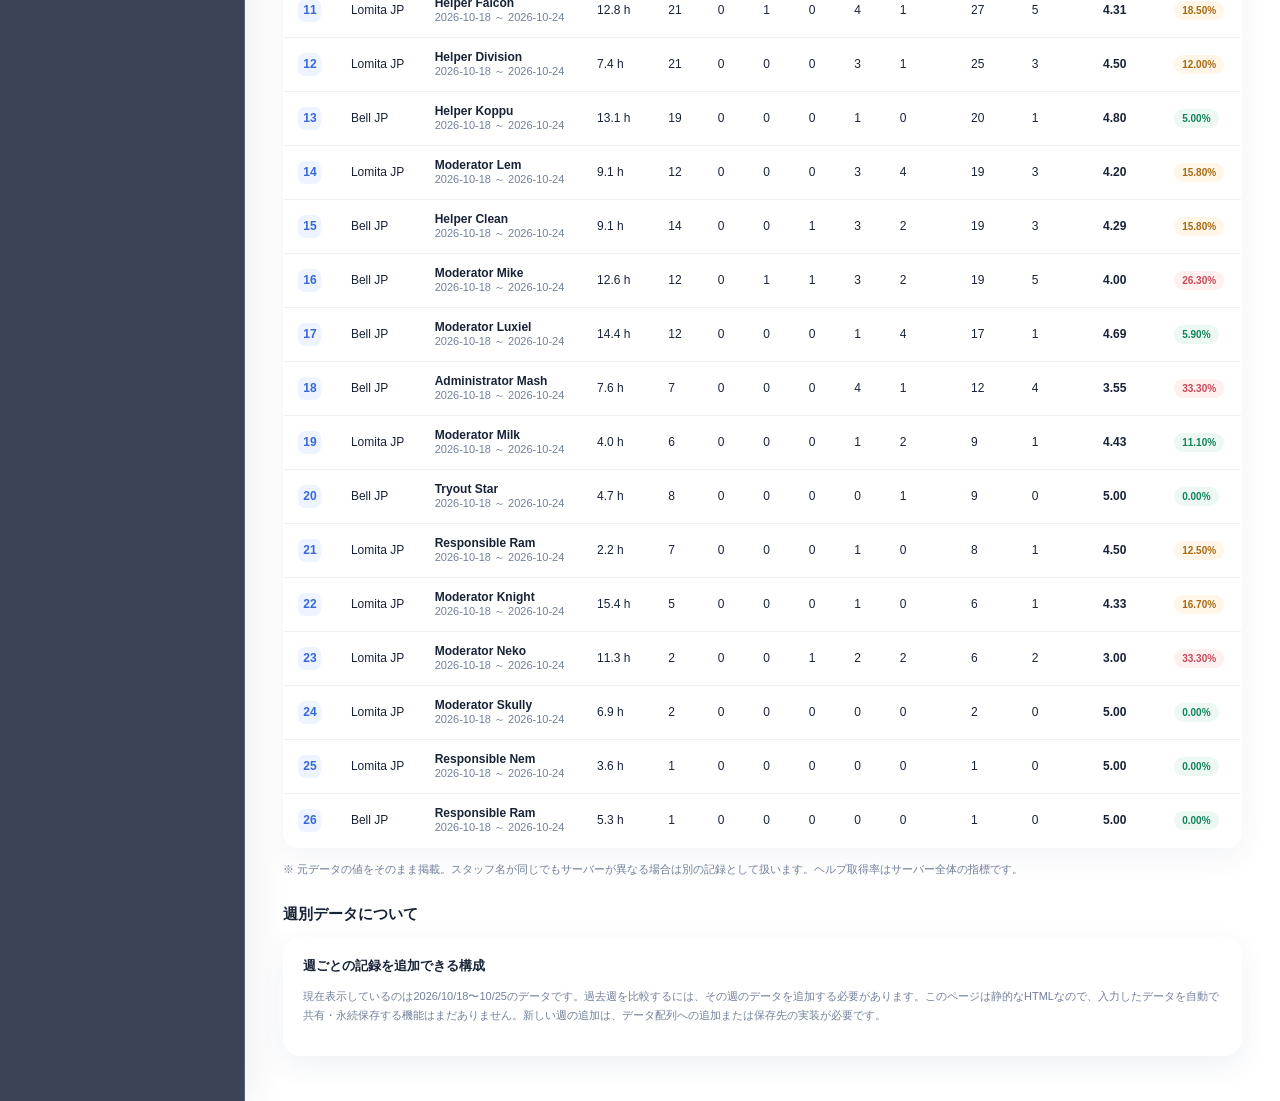
==== commit d8f4f18f: "Update analytics.html" ====
--- a/analytics.html
+++ b/analytics.html
@@ -12,6 +12,119 @@
 .section-title{font-size:15px;font-weight:800;margin:27px 0 13px;display:flex;justify-content:space-between;align-items:center;gap:12px}.section-title small{font-size:11px;color:var(--muted);font-weight:500}.grid{display:grid;gap:14px}.kpis{grid-template-columns:repeat(4,minmax(0,1fr))}.card{background:var(--card);border:1px solid var(--line);border-radius:14px;padding:19px;box-shadow:0 3px 12px rgba(24,43,78,.025);min-width:0}.kpi-label{font-size:12px;color:var(--muted);display:flex;align-items:center;gap:7px}.dot{width:8px;height:8px;border-radius:50%;background:var(--blue)}.kpi-value{font-size:29px;font-weight:800;letter-spacing:-.8px;margin:13px 0 5px}.kpi-note{font-size:11px;color:var(--muted)}.twocol{grid-template-columns:1.15fr .85fr}.servercards{grid-template-columns:repeat(2,minmax(0,1fr))}.server-name{font-size:13px;font-weight:800}.server-rate{font-size:25px;font-weight:800;margin:12px 0 5px}.bar{height:8px;border-radius:20px;background:#edf1f7;overflow:hidden;margin:13px 0 8px}.bar>span{display:block;height:100%;border-radius:20px;background:var(--blue)}.smallmuted{font-size:11px;color:var(--muted)}.chart{display:flex;align-items:flex-end;gap:12px;height:185px;padding:18px 5px 0;border-bottom:1px solid var(--line)}.barcol{flex:1;min-width:0;display:flex;flex-direction:column;align-items:center;justify-content:flex-end;height:100%;gap:8px}.barvalue{font-size:10px;color:#64718a}.chartbar{width:min(36px,70%);min-height:3px;border-radius:6px 6px 0 0;background:linear-gradient(180deg,#6f9cff,#3978f6)}.barlabel{font-size:10px;color:var(--muted);white-space:nowrap}.tablewrap{overflow:auto;border:1px solid var(--line);border-radius:12px;background:#fff}table{border-collapse:collapse;width:100%;font-size:12px;white-space:nowrap}th{background:#f8faff;color:#68758c;font-size:10px;text-align:left;letter-spacing:.3px;padding:13px 14px;font-weight:750;border-bottom:1px solid var(--line)}td{padding:12px 14px;border-bottom:1px solid #eef1f6}tbody tr:last-child td{border-bottom:0}tbody tr:hover{background:#f8faff}.rank{display:inline-grid;place-items:center;width:23px;height:23px;border-radius:7px;background:#edf3ff;color:#3869d7;font-weight:800}.pill{display:inline-block;border-radius:20px;padding:4px 8px;font-size:10px;font-weight:700;background:#edf8f3;color:#12835c}.pill.warn{background:#fff0f0;color:#c54a58}.pill.mid{background:#fff6e8;color:#a66a13}.toolbar{display:flex;gap:8px;flex-wrap:wrap}.control,button.action{border:1px solid var(--line);background:#fff;border-radius:8px;padding:9px 11px;font-size:12px;color:#4f5c72}button.action{cursor:pointer;font-weight:700}.action.primary{background:var(--blue);color:#fff;border-color:var(--blue)}.reason-list{display:grid;gap:15px}.reason-row{display:grid;grid-template-columns:minmax(150px,1fr) 2fr 38px;gap:12px;align-items:center;font-size:12px}.reason-track{height:9px;background:#edf1f7;border-radius:20px;overflow:hidden}.reason-track span{display:block;height:100%;background:#e46b75;border-radius:20px}.note{font-size:11px;color:var(--muted);line-height:1.7;margin-top:12px}.empty{padding:25px;text-align:center;color:var(--muted)}.hidden{display:none!important}
 @media(max-width:1050px){.kpis{grid-template-columns:repeat(2,minmax(0,1fr))}.twocol{grid-template-columns:1fr}.sidebar{width:210px}}
 @media(max-width:700px){.app{display:block}.sidebar{width:100%;padding:18px 14px}.brand{font-size:18px}.subtitle{margin-bottom:14px}.sidebar nav{display:flex;gap:5px;overflow:auto}.navlabel,.sidebar-foot{display:none}.nav{white-space:nowrap;width:auto;flex:1;padding:10px 9px;font-size:11px}.main{padding:22px 13px}.topline{align-items:flex-start;flex-direction:column}.h1{font-size:23px}.kpis{gap:9px}.card{padding:14px}.kpi-value{font-size:24px}.servercards{grid-template-columns:1fr 1fr}.reason-row{grid-template-columns:1fr 1fr 30px;gap:7px}.reason-row span:first-child{font-size:10px}}
+
+/* ===== Liquid Glass appearance ===== */
+
+:root {
+  --bg: #eaf0fa;
+  --card: rgba(255, 255, 255, 0.62);
+  --line: rgba(255, 255, 255, 0.78);
+  --text: #182338;
+  --muted: #71809a;
+}
+
+/* 背景に柔らかな光を追加 */
+body {
+  background:
+    radial-gradient(ellipse at 12% 5%, rgba(128, 176, 255, 0.30), transparent 38%),
+    radial-gradient(ellipse at 88% 28%, rgba(172, 198, 255, 0.28), transparent 35%),
+    linear-gradient(135deg, #eef3fc, #e5ecf8 55%, #f3f6fc);
+  background-attachment: fixed;
+}
+
+/* サイドバーを半透明ガラスに */
+.sidebar {
+  background: rgba(16, 27, 51, 0.82);
+  -webkit-backdrop-filter: blur(24px) saturate(160%);
+  backdrop-filter: blur(24px) saturate(160%);
+  border-right: 1px solid rgba(255, 255, 255, 0.16);
+  box-shadow: 8px 0 35px rgba(33, 55, 95, 0.08);
+}
+
+/* KPI・グラフ・サーバーカード */
+.card {
+  background: rgba(255, 255, 255, 0.58);
+  -webkit-backdrop-filter: blur(20px) saturate(155%);
+  backdrop-filter: blur(20px) saturate(155%);
+  border: 1px solid rgba(255, 255, 255, 0.85);
+  border-radius: 18px;
+  box-shadow:
+    inset 0 1px 0 rgba(255, 255, 255, 0.9),
+    0 10px 30px rgba(43, 68, 112, 0.07);
+  transition: transform 0.22s ease, box-shadow 0.22s ease;
+}
+
+.card:hover {
+  box-shadow:
+    inset 0 1px 0 rgba(255, 255, 255, 0.95),
+    0 14px 34px rgba(43, 68, 112, 0.11);
+}
+
+/* 期間選択・検索・並べ替え */
+.period,
+.control,
+button.action {
+  background: rgba(255, 255, 255, 0.58);
+  -webkit-backdrop-filter: blur(16px) saturate(150%);
+  backdrop-filter: blur(16px) saturate(150%);
+  border: 1px solid rgba(255, 255, 255, 0.88);
+  border-radius: 12px;
+  box-shadow: inset 0 1px 0 rgba(255, 255, 255, 0.8);
+}
+
+/* CSVボタンは青いガラス風 */
+button.action.primary {
+  background: linear-gradient(
+    135deg,
+    rgba(76, 137, 255, 0.95),
+    rgba(48, 102, 226, 0.95)
+  );
+  border-color: rgba(255, 255, 255, 0.55);
+  color: white;
+  box-shadow:
+    inset 0 1px 0 rgba(255, 255, 255, 0.35),
+    0 5px 15px rgba(57, 120, 246, 0.20);
+}
+
+/* スタッフ表もガラスパネルに */
+.tablewrap {
+  background: rgba(255, 255, 255, 0.55);
+  -webkit-backdrop-filter: blur(18px) saturate(145%);
+  backdrop-filter: blur(18px) saturate(145%);
+  border: 1px solid rgba(255, 255, 255, 0.82);
+  border-radius: 16px;
+  box-shadow: 0 10px 30px rgba(43, 68, 112, 0.06);
+}
+
+th {
+  background: rgba(239, 245, 255, 0.72);
+}
+
+tbody tr:hover {
+  background: rgba(209, 226, 255, 0.32);
+}
+
+/* グラフの背景をなじませる */
+.bar {
+  background: rgba(213, 224, 242, 0.68);
+}
+
+.reason-track {
+  background: rgba(213, 224, 242, 0.68);
+}
+
+/* 期間表示を少し上品に */
+.period {
+  color: #526078;
+  padding: 12px 15px;
+}
+
+/* 動きを控えめにしたい環境ではアニメーションを抑える */
+@media (prefers-reduced-motion: reduce) {
+  .card {
+    transition: none;
+  }
+}
 </style>
 </head>
 <body>
